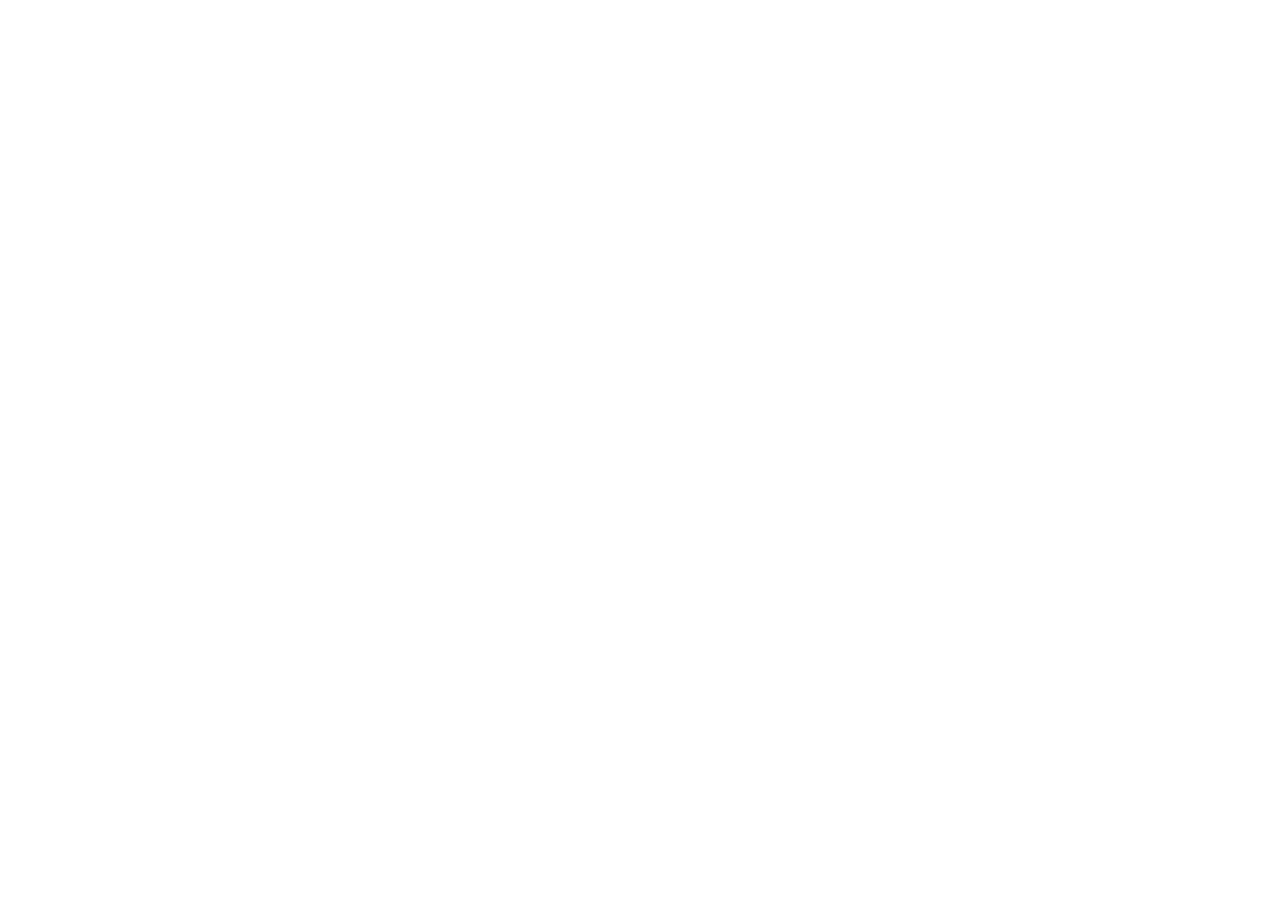
==== index.html @ 6e4ed5b1 "adicionado estrutura base + fonte" ====
<!DOCTYPE html>
<html lang="pt-br">
<head>
    <meta charset="UTF-8">
    <meta name="viewport" content="width=device-width, initial-scale=1.0">
    <title>Aschi</title>
    <link rel="preconnect" href="https://fonts.googleapis.com">
<link rel="preconnect" href="https://fonts.gstatic.com" crossorigin>
<link href="https://fonts.googleapis.com/css2?family=Arimo:ital,wght@0,400..700;1,400..700&family=Poppins:ital,wght@0,100;0,200;0,300;0,400;0,500;0,600;0,700;0,800;0,900;1,100;1,200;1,300;1,400;1,500;1,600;1,700;1,800;1,900&display=swap" rel="stylesheet">
</head>

<body style="font-style: Poppins">
    <nav>
        <ul>
            
        </ul>
    </nav>
    
</body>
</html>
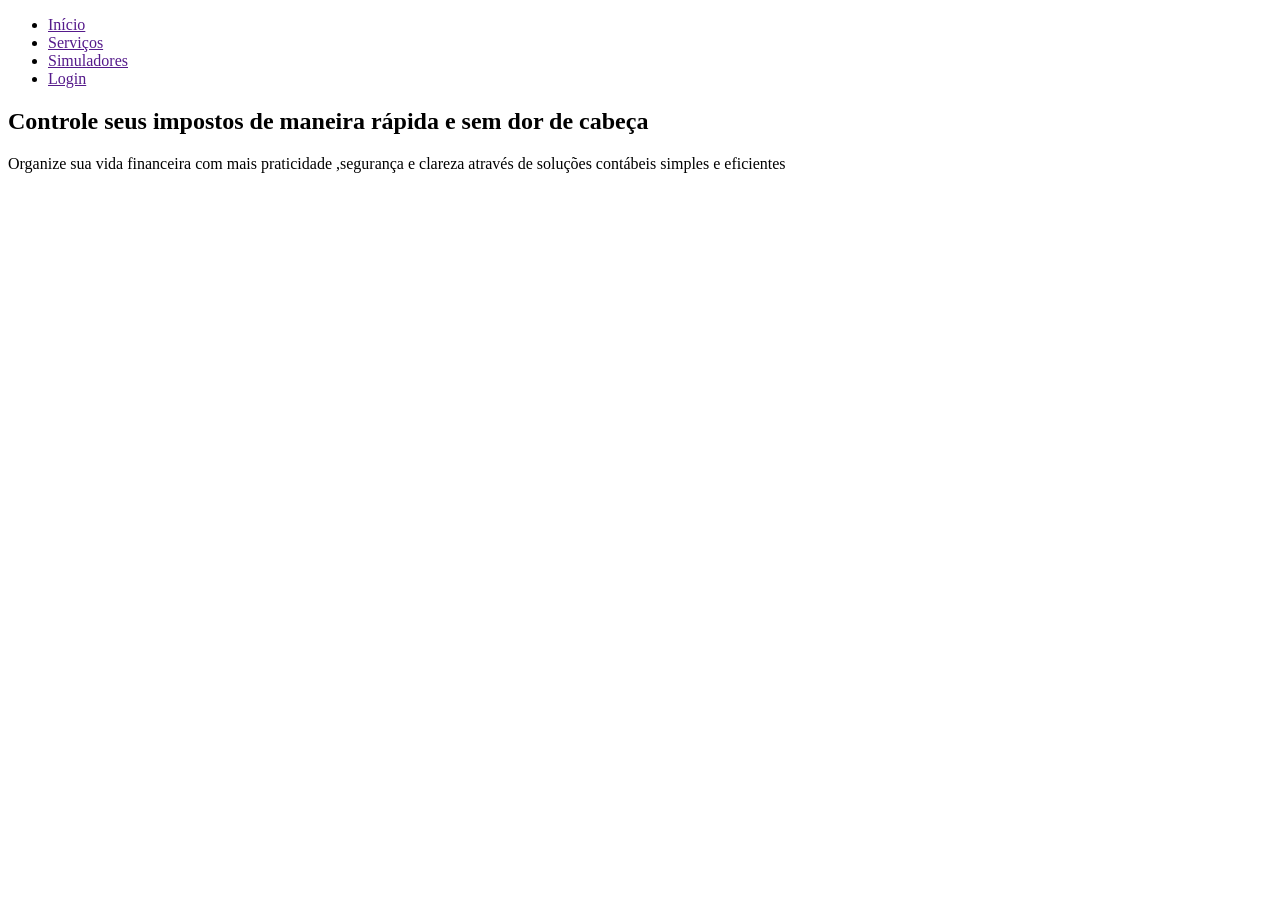
==== commit e99be88d: "ultimo commit antes de sair , add navbar e começo da main" ====
--- a/index.html
+++ b/index.html
@@ -10,11 +10,31 @@
 </head>
 
 <body style="font-style: Poppins">
-    <nav>
-        <ul>
-            
-        </ul>
-    </nav>
+    <header>
+        <nav>
+            <ul>
+                <li><a href="">Início</a></li>
+                <li><a href="">Serviços</a></li>
+                <li><a href="">Simuladores</a></li>
+                <li><a href="" class="btn-login">Login</a></li>
+            </ul>
+        </nav>
+    </header>
+
+    <main>
+        <section>
+            <div class="hero-conteudo">
+                <h2>Controle seus impostos de maneira rápida e sem dor de cabeça</h2>
+                <p>
+                    Organize sua vida financeira com mais praticidade ,segurança 
+                    e clareza através de soluções contábeis simples e eficientes
+                </p>
+
+
+            </div>
+        </section>
+
+    </main>
     
 </body>
 </html>
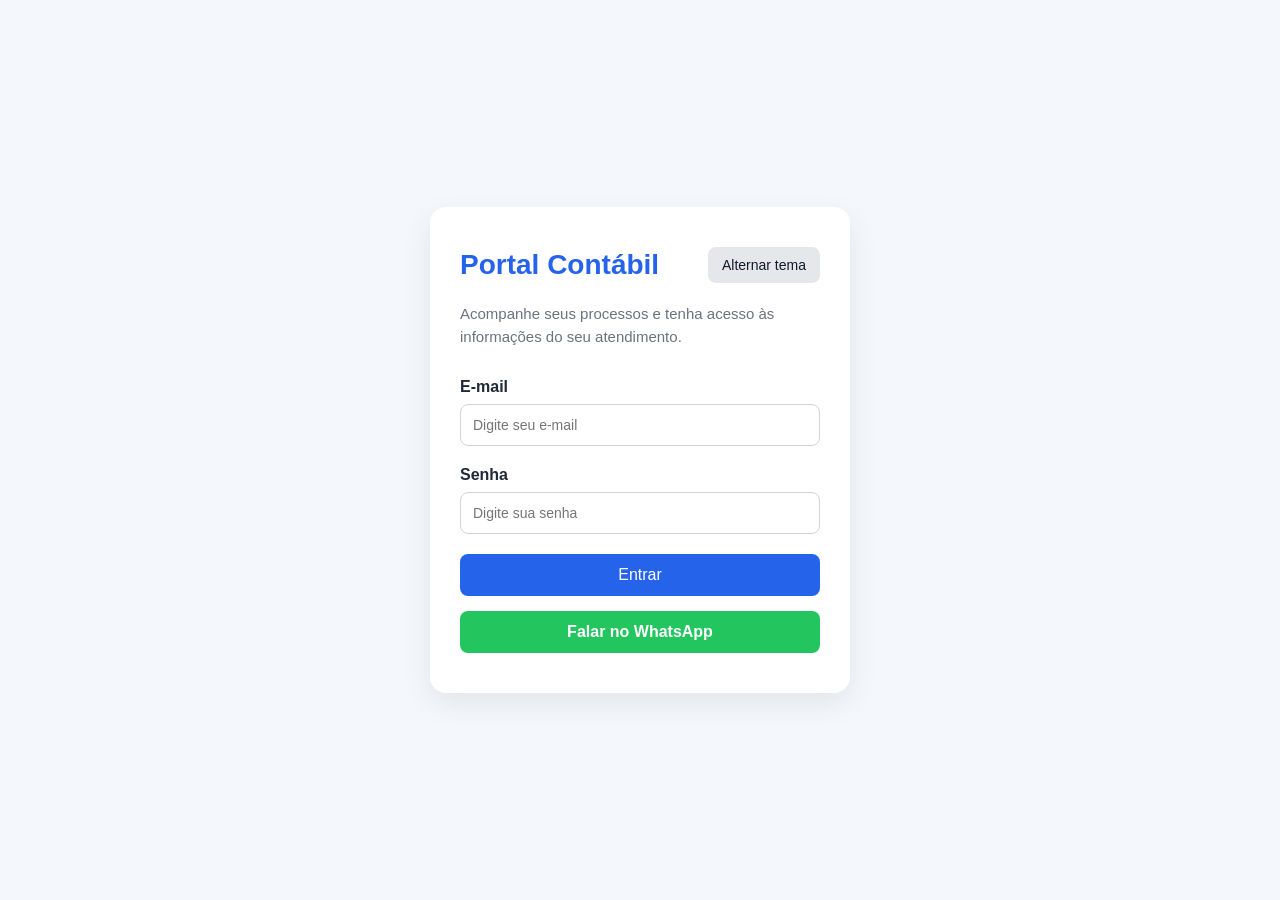
==== commit ea86d50f: "adicionado index , css e js . tambem pasta image" ====
--- a/index.html
+++ b/index.html
@@ -1,40 +1,47 @@
 <!DOCTYPE html>
-<html lang="pt-br">
+<html lang="pt-BR">
 <head>
     <meta charset="UTF-8">
     <meta name="viewport" content="width=device-width, initial-scale=1.0">
-    <title>Aschi</title>
-    <link rel="preconnect" href="https://fonts.googleapis.com">
-<link rel="preconnect" href="https://fonts.gstatic.com" crossorigin>
-<link href="https://fonts.googleapis.com/css2?family=Arimo:ital,wght@0,400..700;1,400..700&family=Poppins:ital,wght@0,100;0,200;0,300;0,400;0,500;0,600;0,700;0,800;0,900;1,100;1,200;1,300;1,400;1,500;1,600;1,700;1,800;1,900&display=swap" rel="stylesheet">
+    <title>Login | Portal Contábil</title>
+    <link rel="stylesheet" href="style.css">
 </head>
+<body class="tema-claro">
 
-<body style="font-style: Poppins">
-    <header>
-        <nav>
-            <ul>
-                <li><a href="">Início</a></li>
-                <li><a href="">Serviços</a></li>
-                <li><a href="">Simuladores</a></li>
-                <li><a href="" class="btn-login">Login</a></li>
-            </ul>
-        </nav>
-    </header>
+    <main class="pagina-login">
+        <section class="card-login">
+            <div class="topo-card">
+                <h1 class="logo-texto">Portal Contábil</h1>
 
-    <main>
-        <section>
-            <div class="hero-conteudo">
-                <h2>Controle seus impostos de maneira rápida e sem dor de cabeça</h2>
-                <p>
-                    Organize sua vida financeira com mais praticidade ,segurança 
-                    e clareza através de soluções contábeis simples e eficientes
-                </p>
+                <button type="button" id="toggle-tema" class="btn-tema">
+                    Alternar tema
+                </button>
+            </div>
 
+            <p class="subtitulo">
+                Acompanhe seus processos e tenha acesso às informações do seu atendimento.
+            </p>
 
-            </div>
+            <form action="#" method="post" class="form-login">
+                <div class="campo">
+                    <label for="email">E-mail</label>
+                    <input type="email" id="email" name="email" placeholder="Digite seu e-mail" required>
+                </div>
+
+                <div class="campo">
+                    <label for="senha">Senha</label>
+                    <input type="password" id="senha" name="senha" placeholder="Digite sua senha" required>
+                </div>
+
+                <button type="submit" class="btn-entrar">Entrar</button>
+            </form>
+
+            <a href="https://wa.me/5511999999999" target="_blank" class="btn-whatsapp">
+                Falar no WhatsApp
+            </a>
         </section>
+    </main>
 
-    </main>
-    
+    <script src="script.js"></script>
 </body>
 </html>
--- a/style.css
+++ b/style.css
@@ -0,0 +1,163 @@
+* {
+    margin: 0;
+    padding: 0;
+    box-sizing: border-box;
+}
+
+body {
+    font-family: Arial, sans-serif;
+    transition: background-color 0.3s, color 0.3s;
+}
+
+/* TEMA CLARO - PADRÃO */
+body.tema-claro {
+    background-color: #f4f7fb;
+    color: #1f2937;
+}
+
+/* TEMA ESCURO */
+body.tema-escuro {
+    background-color: #0f172a;
+    color: #f8fafc;
+}
+
+.pagina-login {
+    min-height: 100vh;
+    display: flex;
+    justify-content: center;
+    align-items: center;
+    padding: 20px;
+}
+
+.card-login {
+    width: 100%;
+    max-width: 420px;
+    padding: 40px 30px;
+    border-radius: 16px;
+    box-shadow: 0 10px 30px rgba(0, 0, 0, 0.08);
+    transition: background-color 0.3s, color 0.3s;
+}
+
+/* Card no tema claro */
+body.tema-claro .card-login {
+    background-color: #ffffff;
+}
+
+/* Card no tema escuro */
+body.tema-escuro .card-login {
+    background-color: #1e293b;
+}
+
+.topo-card {
+    display: flex;
+    justify-content: space-between;
+    align-items: center;
+    gap: 15px;
+    margin-bottom: 20px;
+}
+
+.logo-texto {
+    font-size: 28px;
+    color: #2563eb;
+}
+
+.btn-tema {
+    border: none;
+    padding: 10px 14px;
+    border-radius: 8px;
+    cursor: pointer;
+    font-size: 14px;
+    transition: 0.3s;
+}
+
+body.tema-claro .btn-tema {
+    background-color: #e5e7eb;
+    color: #111827;
+}
+
+body.tema-escuro .btn-tema {
+    background-color: #334155;
+    color: #f8fafc;
+}
+
+.subtitulo {
+    margin-bottom: 30px;
+    font-size: 15px;
+    line-height: 1.5;
+}
+
+body.tema-claro .subtitulo {
+    color: #6b7280;
+}
+
+body.tema-escuro .subtitulo {
+    color: #cbd5e1;
+}
+
+.form-login {
+    text-align: left;
+}
+
+.campo {
+    margin-bottom: 20px;
+}
+
+.campo label {
+    display: block;
+    margin-bottom: 8px;
+    font-weight: bold;
+}
+
+.campo input {
+    width: 100%;
+    padding: 12px;
+    border-radius: 8px;
+    font-size: 14px;
+    transition: 0.3s;
+}
+
+body.tema-claro .campo input {
+    background-color: #ffffff;
+    border: 1px solid #d1d5db;
+    color: #111827;
+}
+
+body.tema-escuro .campo input {
+    background-color: #0f172a;
+    border: 1px solid #475569;
+    color: #f8fafc;
+}
+
+.btn-entrar {
+    width: 100%;
+    padding: 12px;
+    border: none;
+    border-radius: 8px;
+    background-color: #2563eb;
+    color: white;
+    font-size: 16px;
+    cursor: pointer;
+    margin-bottom: 15px;
+    transition: 0.3s;
+}
+
+.btn-entrar:hover {
+    background-color: #1d4ed8;
+}
+
+.btn-whatsapp {
+    display: inline-block;
+    width: 100%;
+    text-align: center;
+    padding: 12px;
+    border-radius: 8px;
+    background-color: #22c55e;
+    color: white;
+    text-decoration: none;
+    font-weight: bold;
+    transition: 0.3s;
+}
+
+.btn-whatsapp:hover {
+    background-color: #16a34a;
+}
